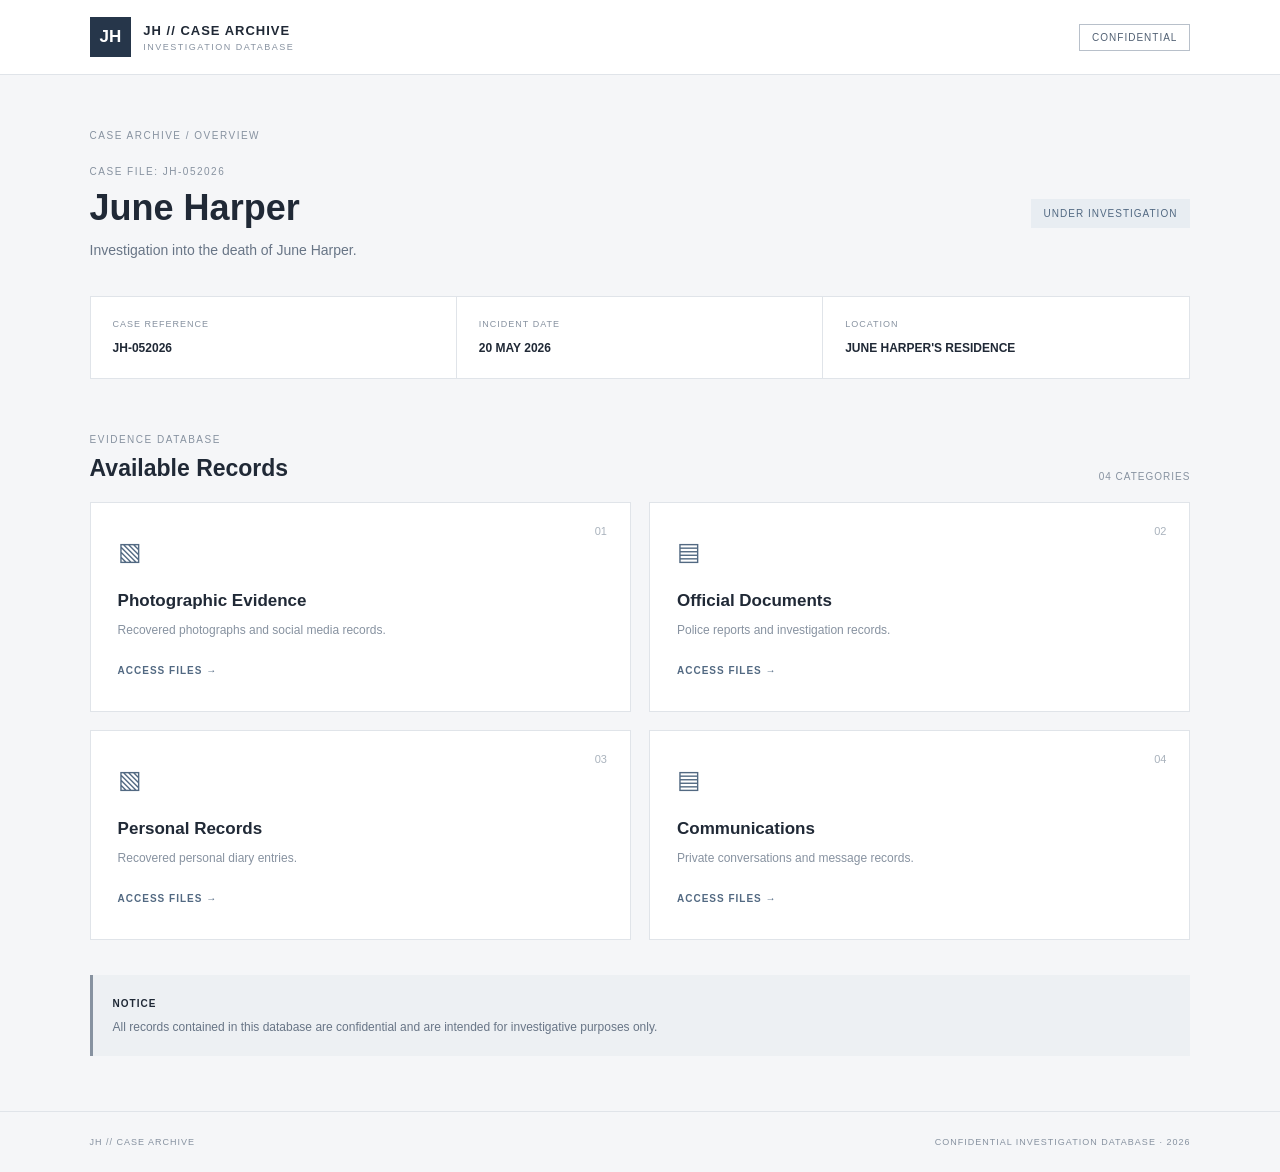
==== index.html @ 99b5ac5d "Add files via upload" ====
<!DOCTYPE html>
<html lang="en">
<head>
    <meta charset="UTF-8">
    <meta name="viewport" content="width=device-width, initial-scale=1.0">
    <title>June Harper Case | Investigation Database</title>
    <link rel="stylesheet" href="style.css">
</head>

<body>

    <header class="topbar">
        <div class="brand">
            <span class="brand-symbol">JH</span>
            <div>
                <strong>JH // CASE ARCHIVE</strong>
                <small>INVESTIGATION DATABASE</small>
            </div>
        </div>

        <span class="confidential">CONFIDENTIAL</span>
    </header>

    <main class="container">

        <!-- HOME PAGE -->
        <section id="home">

            <div class="breadcrumb">CASE ARCHIVE / OVERVIEW</div>

            <div class="page-heading">
                <div>
                    <p class="eyebrow">CASE FILE: JH-052026</p>
                    <h1>June Harper</h1>
                    <p class="subtitle">
                        Investigation into the death of June Harper.
                    </p>
                </div>

                <span class="case-status">UNDER INVESTIGATION</span>
            </div>

            <div class="case-info">
                <div>
                    <span class="info-label">CASE REFERENCE</span>
                    <strong>JH-052026</strong>
                </div>

                <div>
                    <span class="info-label">INCIDENT DATE</span>
                    <strong>20 MAY 2026</strong>
                </div>

                <div>
                    <span class="info-label">LOCATION</span>
                    <strong>JUNE HARPER'S RESIDENCE</strong>
                </div>
            </div>

            <div class="section-heading">
                <div>
                    <p class="eyebrow">EVIDENCE DATABASE</p>
                    <h2>Available Records</h2>
                </div>

                <span class="record-count">04 CATEGORIES</span>
            </div>

            <div class="dashboard">

                <button class="evidence-card" onclick="openSection('photos')">
                    <span class="card-number">01</span>
                    <span class="card-icon">▧</span>
                    <h3>Photographic Evidence</h3>
                    <p>Recovered photographs and social media records.</p>
                    <span class="view-link">ACCESS FILES →</span>
                </button>

                <button class="evidence-card" onclick="openSection('documents')">
                    <span class="card-number">02</span>
                    <span class="card-icon">▤</span>
                    <h3>Official Documents</h3>
                    <p>Police reports and investigation records.</p>
                    <span class="view-link">ACCESS FILES →</span>
                </button>

                <button class="evidence-card" onclick="openSection('diary')">
                    <span class="card-number">03</span>
                    <span class="card-icon">▧</span>
                    <h3>Personal Records</h3>
                    <p>Recovered personal diary entries.</p>
                    <span class="view-link">ACCESS FILES →</span>
                </button>

                <button class="evidence-card" onclick="openSection('messages')">
                    <span class="card-number">04</span>
                    <span class="card-icon">▤</span>
                    <h3>Communications</h3>
                    <p>Private conversations and message records.</p>
                    <span class="view-link">ACCESS FILES →</span>
                </button>

            </div>

            <div class="notice">
                <strong>NOTICE</strong>
                <p>
                    All records contained in this database are confidential
                    and are intended for investigative purposes only.
                </p>
            </div>

        </section>


        <!-- EVIDENCE CATEGORY PAGE -->
        <section id="evidence-page" hidden>

            <button class="back-button" onclick="goHome()">
                ← BACK TO CASE ARCHIVE
            </button>

            <div class="breadcrumb">
                CASE ARCHIVE / <span id="current-category"></span>
            </div>

            <div class="page-heading">
                <div>
                    <p class="eyebrow">EVIDENCE DATABASE</p>
                    <h1 id="page-title">Evidence Files</h1>
                    <p class="subtitle" id="page-description"></p>
                </div>

                <span class="case-status">JH-052026</span>
            </div>

            <div id="file-list" class="file-list"></div>

        </section>


        <!-- INDIVIDUAL EVIDENCE VIEWER -->
        <section id="viewer-page" hidden>

            <button class="back-button" onclick="backToFiles()">
                ← BACK TO EVIDENCE FILES
            </button>

            <div class="breadcrumb">
                CASE FILES / <span id="viewer-category"></span>
            </div>

            <div class="page-heading">
                <div>
                    <p class="eyebrow">EVIDENCE RECORD</p>
                    <h1 id="viewer-title">Evidence File</h1>
                    <p class="subtitle" id="viewer-description"></p>
                </div>

                <span class="case-status">JH-052026</span>
            </div>

            <div class="evidence-viewer" id="evidence-content">
                <!-- Evidence appears here -->
            </div>

        </section>

    </main>

    <footer>
        <p>JH // CASE ARCHIVE</p>
        <p>CONFIDENTIAL INVESTIGATION DATABASE · 2026</p>
    </footer>

    <script src="script.js"></script>

</body>
</html>
---- style.css ----
* {
    box-sizing: border-box;
    margin: 0;
    padding: 0;
}

body {
    background: #f5f6f8;
    color: #202936;
    font-family: Arial, sans-serif;
}

/* HEADER */

.topbar {
    height: 75px;
    background: #ffffff;
    border-bottom: 1px solid #e0e4e9;
    display: flex;
    justify-content: space-between;
    align-items: center;
    padding: 0 7%;
}

.brand {
    display: flex;
    align-items: center;
    gap: 12px;
}

.brand-symbol {
    background: #26364a;
    color: white;
    padding: 10px;
    font-weight: bold;
    font-size: 17px;
}

.brand strong {
    display: block;
    font-size: 13px;
    letter-spacing: 1px;
}

.brand small {
    display: block;
    color: #8792a0;
    font-size: 9px;
    letter-spacing: 1.5px;
    margin-top: 4px;
}

.confidential {
    border: 1px solid #b8c0ca;
    color: #526174;
    padding: 7px 12px;
    font-size: 10px;
    letter-spacing: 1px;
}

/* MAIN CONTENT */

.container {
    width: 86%;
    max-width: 1150px;
    margin: 55px auto;
}

.breadcrumb {
    color: #8792a0;
    font-size: 10px;
    letter-spacing: 1.5px;
    margin-bottom: 25px;
}

.page-heading {
    display: flex;
    justify-content: space-between;
    align-items: center;
    gap: 20px;
    margin-bottom: 35px;
}

.eyebrow {
    color: #8792a0;
    font-size: 10px;
    letter-spacing: 1.5px;
    margin-bottom: 10px;
}

h1 {
    font-size: 36px;
    font-weight: 600;
    margin-bottom: 10px;
}

.subtitle {
    color: #687586;
    font-size: 14px;
    line-height: 1.6;
}

.case-status {
    background: #e8edf2;
    color: #526982;
    padding: 9px 13px;
    font-size: 10px;
    letter-spacing: 1px;
    white-space: nowrap;
}

/* CASE INFORMATION */

.case-info {
    display: grid;
    grid-template-columns: repeat(3, 1fr);
    background: white;
    border: 1px solid #e0e4e9;
    margin-bottom: 55px;
}

.case-info div {
    padding: 22px;
    border-right: 1px solid #e0e4e9;
}

.case-info div:last-child {
    border-right: none;
}

.info-label {
    display: block;
    color: #8792a0;
    font-size: 9px;
    letter-spacing: 1px;
    margin-bottom: 9px;
}

.case-info strong {
    font-size: 12px;
    font-weight: 600;
}

/* SECTION HEADING */

.section-heading {
    display: flex;
    justify-content: space-between;
    align-items: end;
    margin-bottom: 20px;
}

.section-heading h2 {
    font-size: 23px;
    font-weight: 600;
}

.record-count {
    color: #8792a0;
    font-size: 10px;
    letter-spacing: 1px;
}

/* DASHBOARD CARDS */

.dashboard {
    display: grid;
    grid-template-columns: repeat(2, 1fr);
    gap: 18px;
}

.evidence-card {
    position: relative;
    text-align: left;
    background: white;
    border: 1px solid #e0e4e9;
    padding: 27px;
    min-height: 210px;
    cursor: pointer;
    font-family: inherit;
    color: inherit;
    transition: 0.2s;
}

.evidence-card:hover {
    border-color: #73869c;
    transform: translateY(-3px);
}

.card-number {
    position: absolute;
    top: 22px;
    right: 23px;
    color: #aab3bd;
    font-size: 11px;
}

.card-icon {
    display: block;
    color: #526982;
    font-size: 25px;
    margin-bottom: 25px;
}

.evidence-card h3 {
    font-size: 17px;
    margin-bottom: 10px;
}

.evidence-card p {
    color: #8792a0;
    font-size: 12px;
    line-height: 1.6;
    margin-bottom: 22px;
}

.view-link {
    color: #526982;
    font-size: 10px;
    letter-spacing: 1px;
    font-weight: bold;
}

/* NOTICE */

.notice {
    background: #edf0f3;
    border-left: 3px solid #8792a0;
    padding: 18px 20px;
    margin-top: 35px;
}

.notice strong {
    font-size: 10px;
    letter-spacing: 1px;
}

.notice p {
    color: #687586;
    font-size: 12px;
    margin-top: 7px;
    line-height: 1.6;
}

/* BACK BUTTON */

.back-button {
    background: none;
    border: none;
    color: #526982;
    font-size: 11px;
    letter-spacing: 1px;
    cursor: pointer;
    margin-bottom: 30px;
}

.back-button:hover {
    color: #202936;
}

/* FILE LIST */

.file-list {
    display: flex;
    flex-direction: column;
    gap: 12px;
}

.file-item {
    display: flex;
    align-items: center;
    justify-content: space-between;
    gap: 15px;
    background: white;
    border: 1px solid #e0e4e9;
    padding: 22px;
    transition: 0.2s;
}

.file-item:hover {
    border-color: #73869c;
}

.file-item h3 {
    font-size: 15px;
    margin-bottom: 7px;
}

.file-item p {
    color: #8792a0;
    font-size: 12px;
    line-height: 1.5;
}

.file-open-button {
    background: #26364a;
    color: white;
    border: none;
    padding: 12px 18px;
    cursor: pointer;
    font-size: 10px;
    letter-spacing: 1px;
    white-space: nowrap;
}

.file-open-button:hover {
    background: #526982;
}

/* EVIDENCE VIEWER */

.evidence-viewer {
    background: white;
    border: 1px solid #e0e4e9;
    padding: 25px;
    min-height: 350px;
}

.evidence-image {
    display: block;
    max-width: 100%;
    max-height: 650px;
    margin: 0 auto;
    object-fit: contain;
}

.evidence-pdf {
    width: 100%;
    height: 750px;
    border: none;
}

.evidence-text {
    white-space: pre-wrap;
    line-height: 1.8;
    font-size: 14px;
}

/* GALLERY */

.gallery-caption {
    text-align: center;
    color: #687586;
    font-size: 13px;
    margin-top: 22px;
}

.gallery-controls {
    display: flex;
    justify-content: center;
    align-items: center;
    gap: 25px;
    margin-top: 25px;
}

.gallery-controls span {
    font-size: 13px;
    color: #526982;
    min-width: 50px;
    text-align: center;
}

.gallery-button {
    padding: 12px 18px;
    background: #26364a;
    color: white;
    border: none;
    cursor: pointer;
    font-size: 10px;
    letter-spacing: 1px;
}

.gallery-button:hover:not(:disabled) {
    background: #526982;
}

.gallery-button:disabled {
    background: #d6dbe1;
    color: #8993a0;
    cursor: not-allowed;
}

.file-open-button:focus-visible,
.back-button:focus-visible,
.gallery-button:focus-visible,
.evidence-card:focus-visible {
    outline: 2px solid #526982;
    outline-offset: 3px;
}

/* FOOTER */

footer {
    border-top: 1px solid #e0e4e9;
    padding: 25px 7%;
    display: flex;
    justify-content: space-between;
    gap: 15px;
    color: #8792a0;
    font-size: 9px;
    letter-spacing: 1px;
}

/* HIDDEN SECTIONS */

[hidden] {
    display: none !important;
}

/* SMALL SCREENS */

@media (max-width: 650px) {

    .container {
        width: 90%;
        margin: 35px auto;
    }

    .topbar {
        padding: 0 5%;
    }

    .page-heading {
        align-items: flex-start;
        flex-direction: column;
    }

    .case-info {
        grid-template-columns: 1fr;
    }

    .case-info div {
        border-right: none;
        border-bottom: 1px solid #e0e4e9;
    }

    .case-info div:last-child {
        border-bottom: none;
    }

    .dashboard {
        grid-template-columns: 1fr;
    }

    .file-item {
        align-items: flex-start;
        flex-direction: column;
    }

    .evidence-viewer {
        padding: 12px;
    }

    .evidence-pdf {
        height: 550px;
    }

    footer {
        flex-direction: column;
    }
}
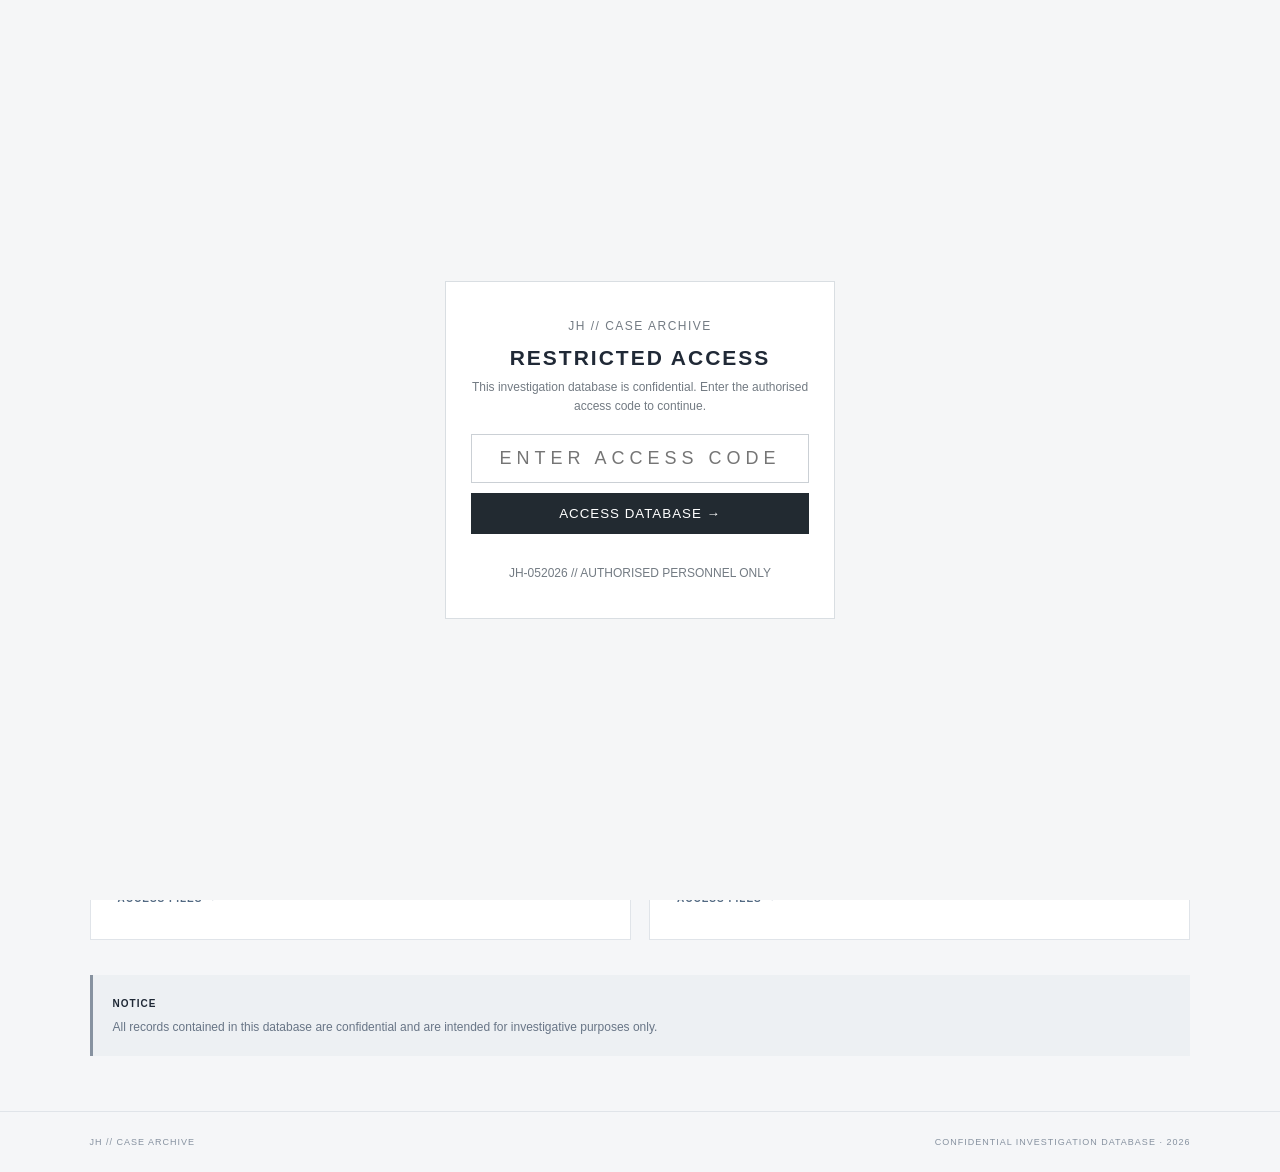
==== commit cbfc8761: "Add database password screen" ====
--- a/index.html
+++ b/index.html
@@ -9,6 +9,45 @@
 
 <body>
 
+    
+    <!-- PASSWORD ACCESS SCREEN -->
+    <section id="password-gate">
+        <div class="password-box">
+
+            <p class="eyebrow">JH // CASE ARCHIVE</p>
+
+            <h1>RESTRICTED ACCESS</h1>
+
+            <p>
+                This investigation database is confidential.
+                Enter the authorised access code to continue.
+            </p>
+
+            <form onsubmit="unlockSite(event)">
+
+                <input
+                    type="password"
+                    id="access-code"
+                    placeholder="ENTER ACCESS CODE"
+                    maxlength="10"
+                    autocomplete="off"
+                    required
+                >
+
+                <button type="submit">
+                    ACCESS DATABASE →
+                </button>
+
+            </form>
+
+            <p id="password-error"></p>
+
+            <p>JH-052026 // AUTHORISED PERSONNEL ONLY</p>
+
+        </div>
+    </section>
+
+
     <header class="topbar">
         <div class="brand">
             <span class="brand-symbol">JH</span>
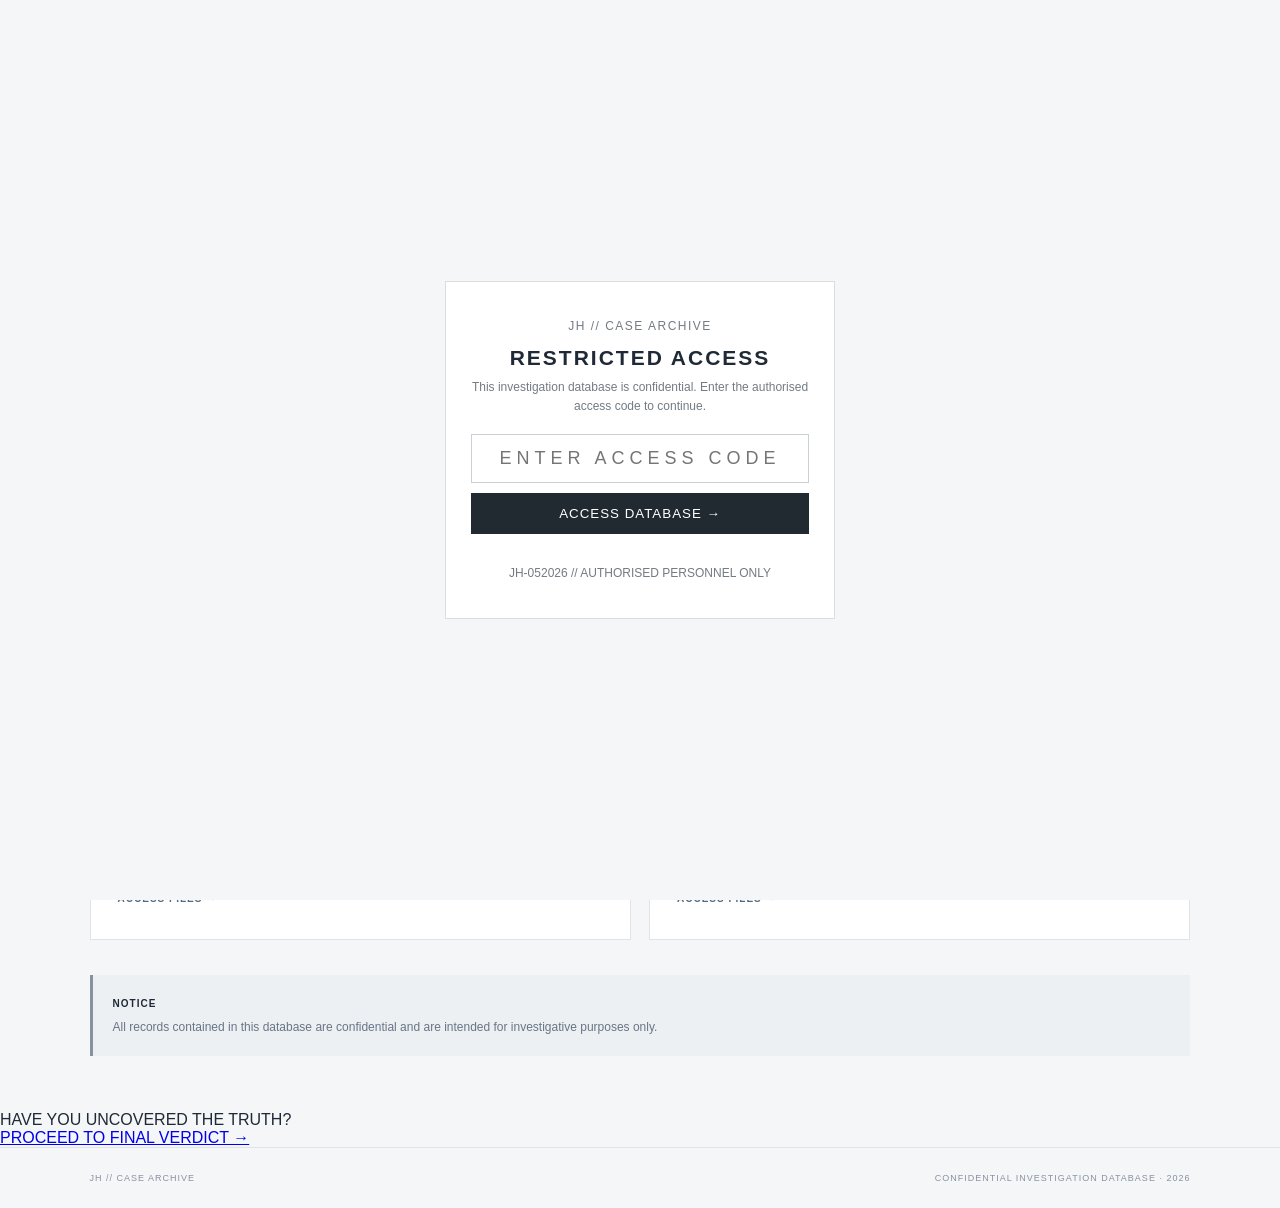
==== commit 4f845055: "Update index.html" ====
--- a/index.html
+++ b/index.html
@@ -207,6 +207,14 @@
 
     </main>
 
+    <div class="final-access">
+    <p>HAVE YOU UNCOVERED THE TRUTH?</p>
+
+    <a href="verdict.html">
+        PROCEED TO FINAL VERDICT →
+    </a>
+</div>
+
     <footer>
         <p>JH // CASE ARCHIVE</p>
         <p>CONFIDENTIAL INVESTIGATION DATABASE · 2026</p>
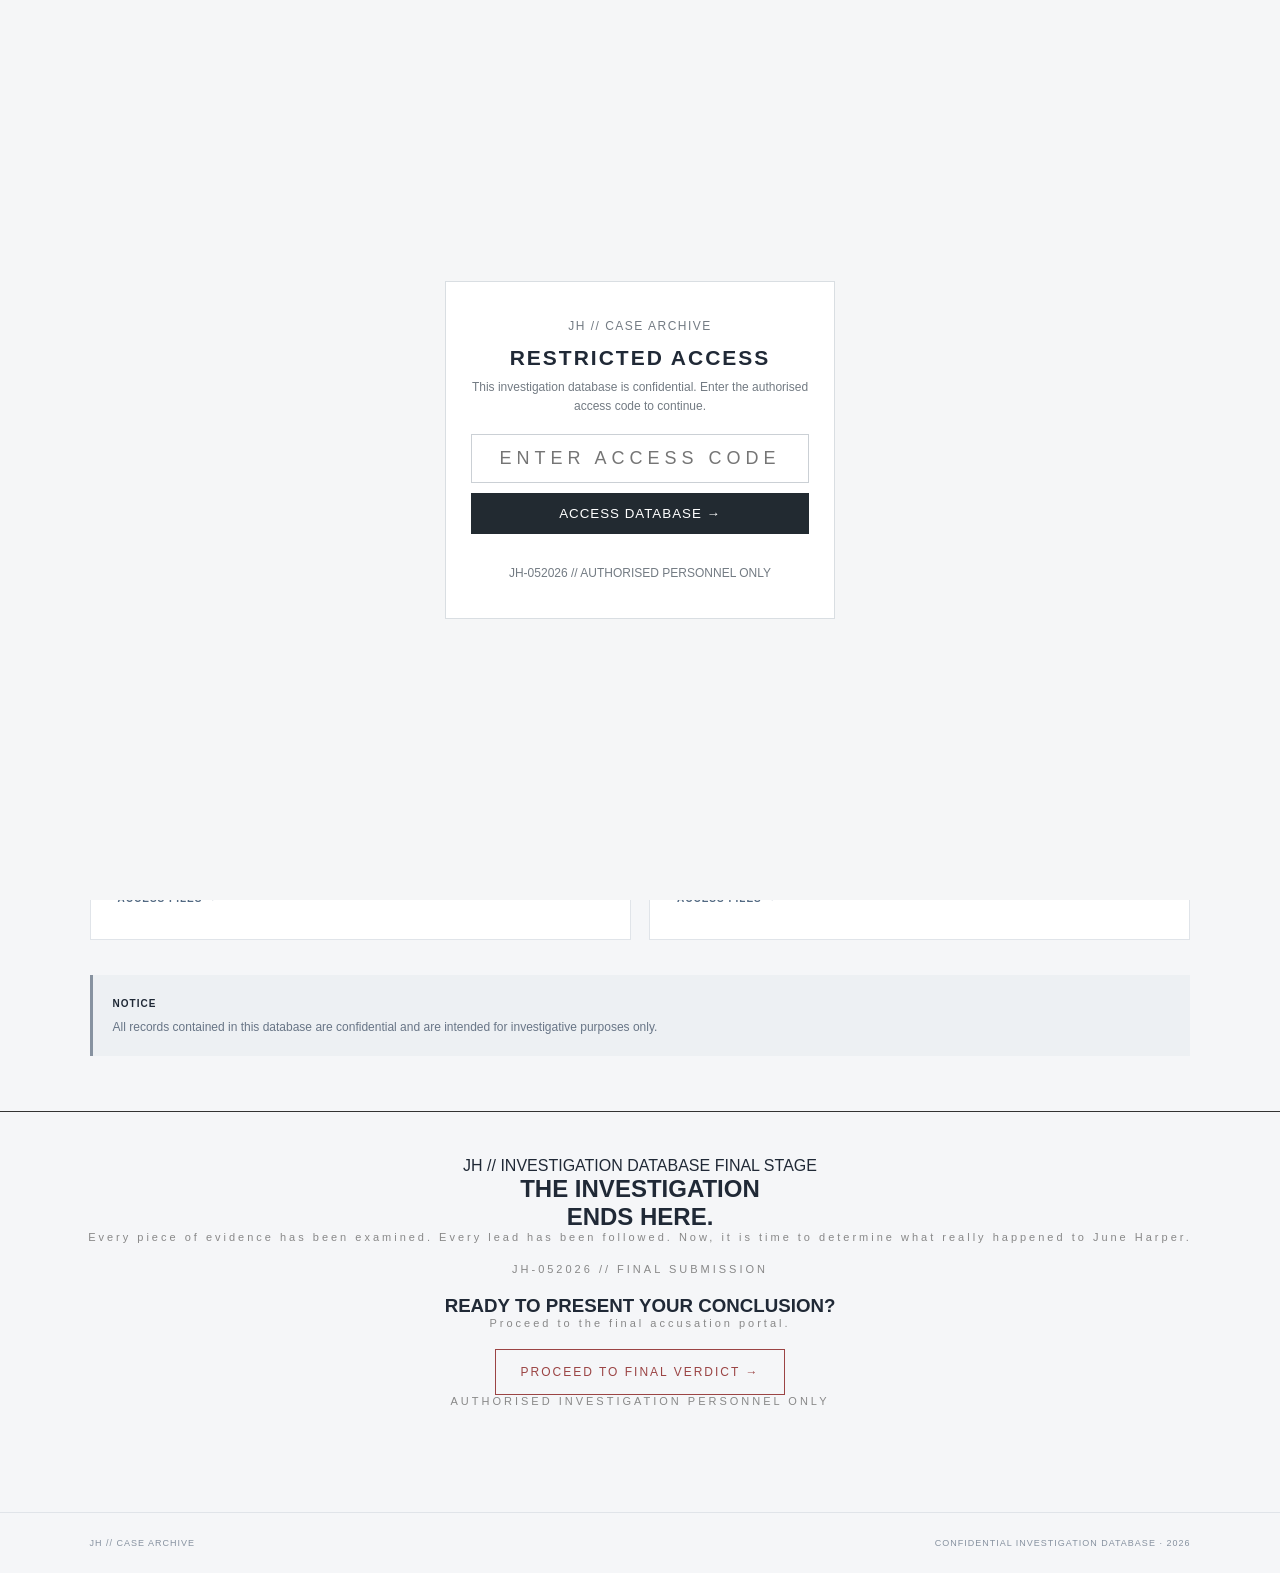
==== commit 0f3846e7: "Update index.html" ====
--- a/index.html
+++ b/index.html
@@ -207,13 +207,51 @@
 
     </main>
 
-    <div class="final-access">
-    <p>HAVE YOU UNCOVERED THE TRUTH?</p>
-
-    <a href="verdict.html">
-        PROCEED TO FINAL VERDICT →
-    </a>
+    
+<div class="final-access">
+
+    <div class="final-panel">
+
+        <div class="final-top">
+            <span>JH // INVESTIGATION DATABASE</span>
+            <span class="final-tag">FINAL STAGE</span>
+        </div>
+
+        <div class="final-divider"></div>
+
+        <h2>THE INVESTIGATION<br>ENDS HERE.</h2>
+
+        <p class="final-description">
+            Every piece of evidence has been examined.
+            Every lead has been followed.
+            Now, it is time to determine what really
+            happened to June Harper.
+        </p>
+
+        <div class="final-box">
+
+            <p class="final-reference">
+                JH-052026 // FINAL SUBMISSION
+            </p>
+
+            <h3>READY TO PRESENT YOUR CONCLUSION?</h3>
+
+            <p>Proceed to the final accusation portal.</p>
+
+            <a href="verdict.html">
+                PROCEED TO FINAL VERDICT →
+            </a>
+
+        </div>
+
+        <p class="final-footer">
+            AUTHORISED INVESTIGATION PERSONNEL ONLY
+        </p>
+
+    </div>
+
 </div>
+
 
     <footer>
         <p>JH // CASE ARCHIVE</p>
--- a/style.css
+++ b/style.css
@@ -459,3 +459,35 @@
         flex-direction: column;
     }
 }
+
+
+.final-access {
+    text-align: center;
+    padding: 45px 20px;
+    margin: 40px auto;
+    border-top: 1px solid #333;
+}
+
+.final-access p {
+    font-size: 11px;
+    letter-spacing: 3px;
+    margin-bottom: 20px;
+    color: #888;
+}
+
+.final-access a {
+    display: inline-block;
+    padding: 15px 25px;
+    border: 1px solid #9b4444;
+    color: #9b4444;
+    text-decoration: none;
+    font-size: 12px;
+    letter-spacing: 2px;
+    transition: 0.3s;
+}
+
+.final-access a:hover {
+    background: #9b4444;
+    color: white;
+}
+
